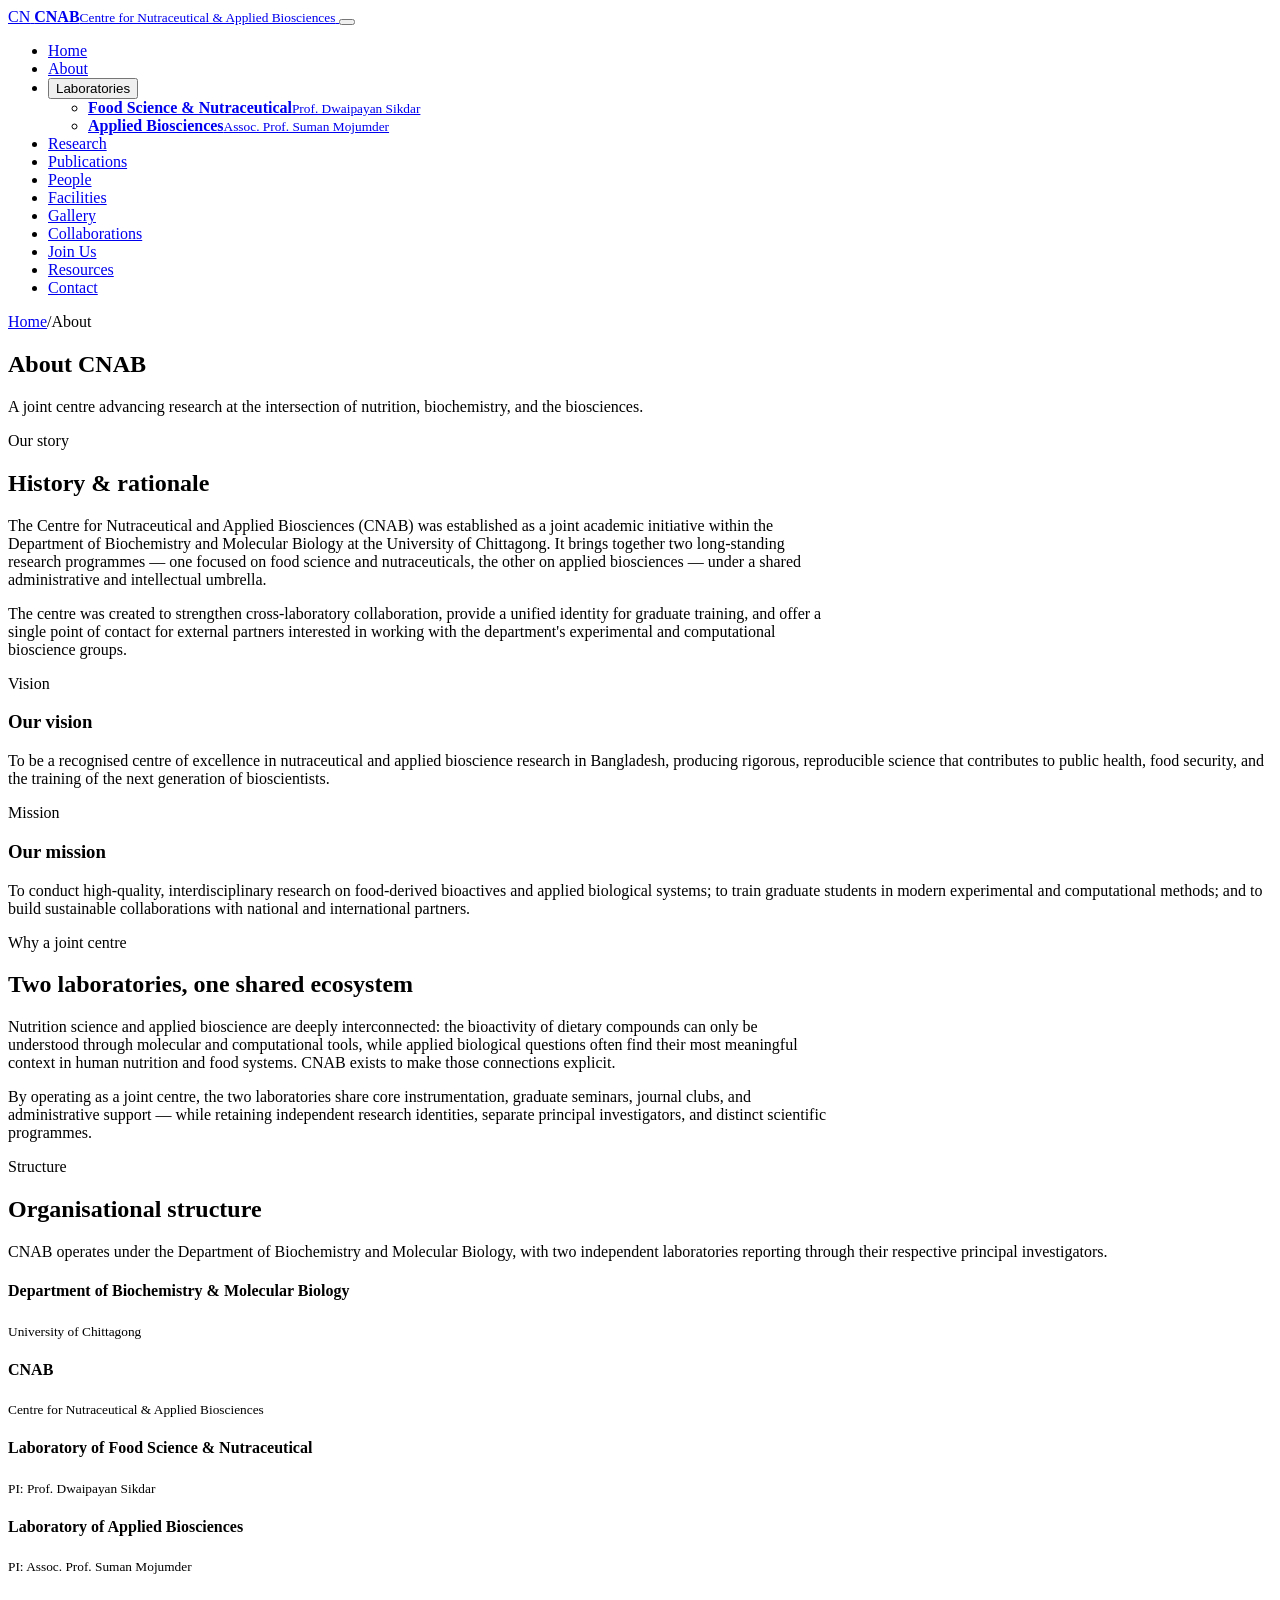
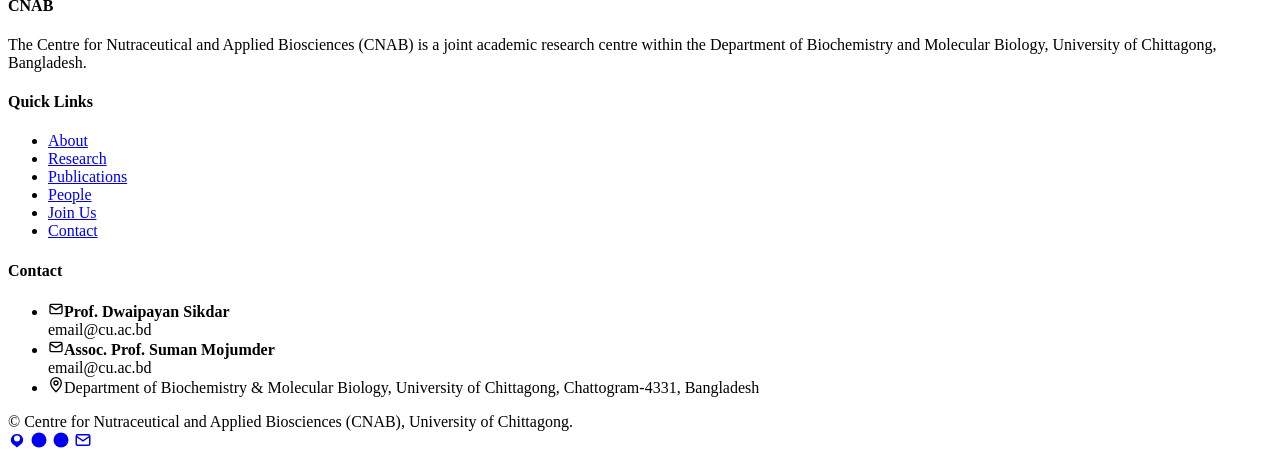
==== about.html @ 56a2db25 "Add files via upload" ====
<!DOCTYPE html>
<html lang="en">
<head>
  <meta charset="UTF-8" />
  <meta name="viewport" content="width=device-width, initial-scale=1.0" />
  <title>About — CNAB | University of Chittagong</title>
  <meta name="description" content="About the Centre for Nutraceutical and Applied Biosciences (CNAB), a joint academic research centre at the University of Chittagong." />
  <meta property="og:title" content="About — CNAB" />
  <meta property="og:description" content="History, mission, and structure of CNAB." />
  <meta property="og:type" content="website" />
  <link rel="preconnect" href="https://fonts.googleapis.com" />
  <link rel="preconnect" href="https://fonts.gstatic.com" crossorigin />
  <link href="https://fonts.googleapis.com/css2?family=Inter:wght@400;500;600;700&family=Playfair+Display:wght@600;700&display=swap" rel="stylesheet" />
  <link rel="stylesheet" href="./css/style.css" />
  <link rel="stylesheet" href="./css/responsive.css" />
</head>
<body class="about-page">

  <!-- ============ HEADER ============ -->
  <header class="site-header" role="banner">
    <div class="container header-inner">
      <a href="./index.html" class="logo" aria-label="CNAB home">
        <span class="logo-mark" aria-hidden="true">CN</span>
        <span class="logo-text"><strong>CNAB</strong><small>Centre for Nutraceutical &amp; Applied Biosciences</small></span>
      </a>
      <button class="nav-toggle" aria-label="Toggle navigation" aria-expanded="false" aria-controls="primary-nav">
        <span></span><span></span><span></span>
      </button>
      <nav class="primary-nav" id="primary-nav" aria-label="Primary">
        <ul class="nav-list">
          <li class="nav-item"><a href="./index.html">Home</a></li>
          <li class="nav-item"><a href="./about.html">About</a></li>
          <li class="nav-item has-dropdown">
            <button class="nav-link" aria-haspopup="true" aria-expanded="false">Laboratories</button>
            <ul class="dropdown" role="menu">
              <li><a href="./lab-food-nutraceutical.html" class="lab1" role="menuitem"><span class="dot"></span><span><strong>Food Science &amp; Nutraceutical</strong><small>Prof. Dwaipayan Sikdar</small></span></a></li>
              <li><a href="./lab-applied-biosciences.html" class="lab2" role="menuitem"><span class="dot"></span><span><strong>Applied Biosciences</strong><small>Assoc. Prof. Suman Mojumder</small></span></a></li>
            </ul>
          </li>
          <li class="nav-item"><a href="./research.html">Research</a></li>
          <li class="nav-item"><a href="./publications.html">Publications</a></li>
          <li class="nav-item"><a href="./people.html">People</a></li>
          <li class="nav-item"><a href="./facilities.html">Facilities</a></li>          <li class="nav-item"><a href="./gallery.html">Gallery</a></li>
          <li class="nav-item"><a href="./collaborations.html">Collaborations</a></li>
          <li class="nav-item"><a href="./join-us.html">Join Us</a></li>
          <li class="nav-item"><a href="./resources.html">Resources</a></li>
          <li class="nav-item"><a href="./contact.html">Contact</a></li>
        </ul>
      </nav>
      <div class="nav-backdrop" aria-hidden="true"></div>
    </div>
  </header>

  <main id="main">
    <section class="page-banner" aria-labelledby="page-title">
      <div class="container">
        <div class="breadcrumbs"><a href="./index.html">Home</a><span>/</span>About</div>
        <h1 id="page-title">About CNAB</h1>
        <p>A joint centre advancing research at the intersection of nutrition, biochemistry, and the biosciences.</p>
      </div>
    </section>

    <!-- PLACEHOLDER: replace with real history -->
    <section class="section">
      <div class="container" style="max-width: 820px;">
        <span class="eyebrow">Our story</span>
        <h2>History &amp; rationale</h2>
        <p>The Centre for Nutraceutical and Applied Biosciences (CNAB) was established as a joint academic initiative within the Department of Biochemistry and Molecular Biology at the University of Chittagong. It brings together two long-standing research programmes — one focused on food science and nutraceuticals, the other on applied biosciences — under a shared administrative and intellectual umbrella.</p>
        <p>The centre was created to strengthen cross-laboratory collaboration, provide a unified identity for graduate training, and offer a single point of contact for external partners interested in working with the department's experimental and computational bioscience groups.</p>
      </div>
    </section>

    <!-- PLACEHOLDER: replace with real vision/mission -->
    <section class="section">
      <div class="container">
        <div class="grid grid-2">
          <div class="card reveal">
            <span class="eyebrow">Vision</span>
            <h3>Our vision</h3>
            <p>To be a recognised centre of excellence in nutraceutical and applied bioscience research in Bangladesh, producing rigorous, reproducible science that contributes to public health, food security, and the training of the next generation of bioscientists.</p>
          </div>
          <div class="card reveal">
            <span class="eyebrow">Mission</span>
            <h3>Our mission</h3>
            <p>To conduct high-quality, interdisciplinary research on food-derived bioactives and applied biological systems; to train graduate students in modern experimental and computational methods; and to build sustainable collaborations with national and international partners.</p>
          </div>
        </div>
      </div>
    </section>

    <section class="section">
      <div class="container" style="max-width: 820px;">
        <span class="eyebrow">Why a joint centre</span>
        <h2>Two laboratories, one shared ecosystem</h2>
        <p>Nutrition science and applied bioscience are deeply interconnected: the bioactivity of dietary compounds can only be understood through molecular and computational tools, while applied biological questions often find their most meaningful context in human nutrition and food systems. CNAB exists to make those connections explicit.</p>
        <p>By operating as a joint centre, the two laboratories share core instrumentation, graduate seminars, journal clubs, and administrative support — while retaining independent research identities, separate principal investigators, and distinct scientific programmes.</p>
      </div>
    </section>

    <section class="section">
      <div class="container">
        <div class="section-title"><span class="eyebrow">Structure</span><h2>Organisational structure</h2></div>
        <p class="section-subtitle">CNAB operates under the Department of Biochemistry and Molecular Biology, with two independent laboratories reporting through their respective principal investigators.</p>

        <div class="org-chart reveal">
          <div class="org-node">
            <h4>Department of Biochemistry &amp; Molecular Biology</h4>
            <small>University of Chittagong</small>
          </div>
          <div class="org-connector" aria-hidden="true"></div>
          <div class="org-node">
            <h4>CNAB</h4>
            <small>Centre for Nutraceutical &amp; Applied Biosciences</small>
          </div>
          <div class="org-connector" aria-hidden="true"></div>
          <div class="org-branch">
            <div class="org-node lab1">
              <h4>Laboratory of Food Science &amp; Nutraceutical</h4>
              <small>PI: Prof. Dwaipayan Sikdar</small>
            </div>
            <div class="org-node lab2">
              <h4>Laboratory of Applied Biosciences</h4>
              <small>PI: Assoc. Prof. Suman Mojumder</small>
            </div>
          </div>
        </div>
      </div>
    </section>
  </main>

  <!-- ============ FOOTER ============ -->
  <footer class="site-footer" role="contentinfo">
    <div class="container">
      <div class="footer-grid">
        <div>
          <h4>CNAB</h4>
          <p>The Centre for Nutraceutical and Applied Biosciences (CNAB) is a joint academic research centre within the Department of Biochemistry and Molecular Biology, University of Chittagong, Bangladesh.</p>
        </div>
        <div>
          <h4>Quick Links</h4>
          <ul class="footer-links">
            <li><a href="./about.html">About</a></li>
            <li><a href="./research.html">Research</a></li>
            <li><a href="./publications.html">Publications</a></li>
            <li><a href="./people.html">People</a></li>
            <li><a href="./join-us.html">Join Us</a></li>
            <li><a href="./contact.html">Contact</a></li>
          </ul>
        </div>
        <div>
          <h4>Contact</h4>
          <ul class="footer-links footer-contact">
            <li><svg width="16" height="16" viewBox="0 0 24 24" fill="none" stroke="currentColor" stroke-width="2" aria-hidden="true"><path d="M3 7l9 6 9-6M5 19h14a2 2 0 002-2V7a2 2 0 00-2-2H5a2 2 0 00-2 2v10a2 2 0 002 2z"/></svg><span><strong>Prof. Dwaipayan Sikdar</strong><br/>email@cu.ac.bd</span></li>
            <li><svg width="16" height="16" viewBox="0 0 24 24" fill="none" stroke="currentColor" stroke-width="2" aria-hidden="true"><path d="M3 7l9 6 9-6M5 19h14a2 2 0 002-2V7a2 2 0 00-2-2H5a2 2 0 00-2 2v10a2 2 0 002 2z"/></svg><span><strong>Assoc. Prof. Suman Mojumder</strong><br/>email@cu.ac.bd</span></li>
            <li><svg width="16" height="16" viewBox="0 0 24 24" fill="none" stroke="currentColor" stroke-width="2" aria-hidden="true"><path d="M12 22s-8-7.58-8-13a8 8 0 1116 0c0 5.42-8 13-8 13z"/><circle cx="12" cy="9" r="3"/></svg><span>Department of Biochemistry &amp; Molecular Biology, University of Chittagong, Chattogram-4331, Bangladesh</span></li>
          </ul>
        </div>
      </div>
      <div class="footer-bottom">
        <div>© <span id="current-year"></span> Centre for Nutraceutical and Applied Biosciences (CNAB), University of Chittagong.</div>
        <div class="social-links" aria-label="Social and academic links">
          <a href="#" aria-label="Google Scholar"><svg width="18" height="18" viewBox="0 0 24 24" fill="currentColor" aria-hidden="true"><path d="M5.2 16.4A8 8 0 0112 4a8 8 0 016.8 12.4L12 22l-6.8-5.6zM12 6a4 4 0 100 8 4 4 0 000-8z"/></svg></a>
          <a href="#" aria-label="ResearchGate"><svg width="18" height="18" viewBox="0 0 24 24" fill="currentColor" aria-hidden="true"><circle cx="12" cy="12" r="10"/></svg></a>
          <a href="#" aria-label="ORCID"><svg width="18" height="18" viewBox="0 0 24 24" fill="currentColor" aria-hidden="true"><circle cx="12" cy="12" r="10"/></svg></a>
          <a href="#" aria-label="Email"><svg width="18" height="18" viewBox="0 0 24 24" fill="none" stroke="currentColor" stroke-width="2" aria-hidden="true"><path d="M3 7l9 6 9-6M5 19h14a2 2 0 002-2V7a2 2 0 00-2-2H5a2 2 0 00-2 2v10a2 2 0 002 2z"/></svg></a>
        </div>
      </div>
    </div>
  </footer>

  <script src="./js/main.js"></script>
</body>
</html>
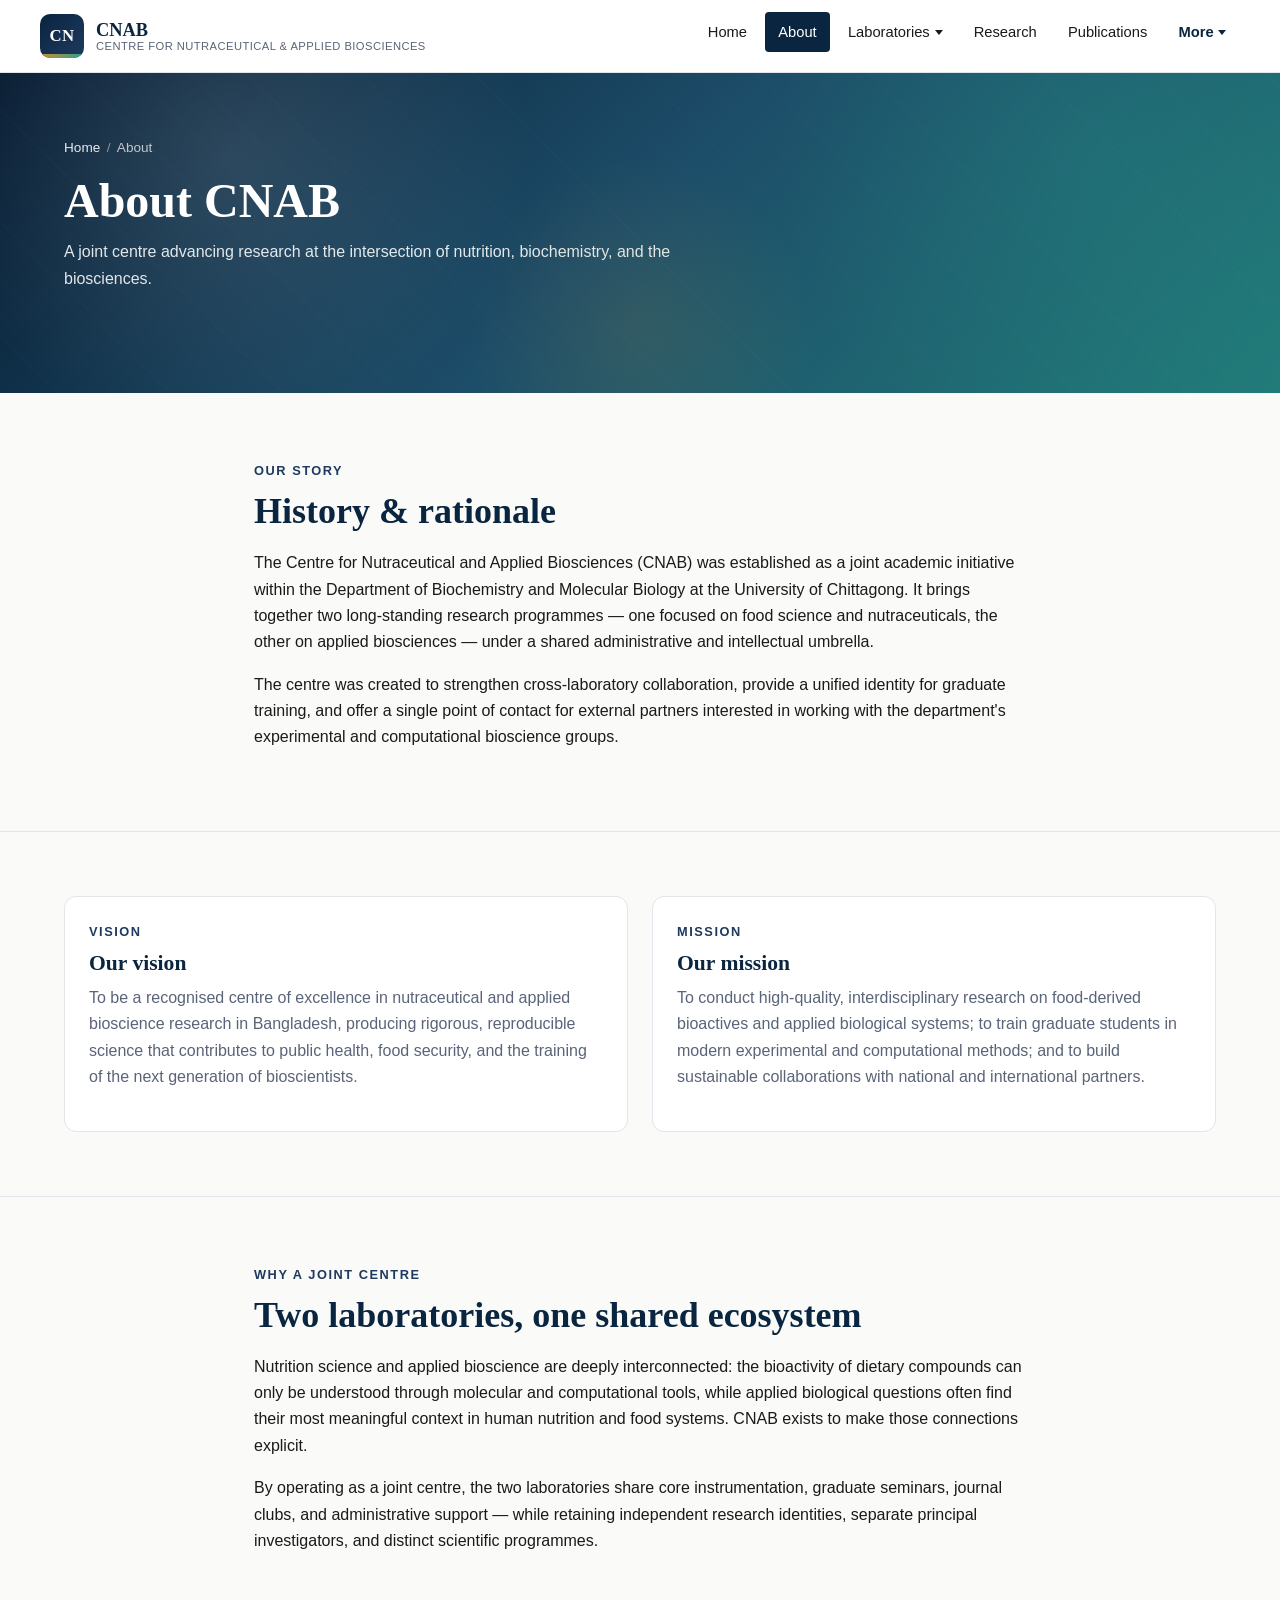
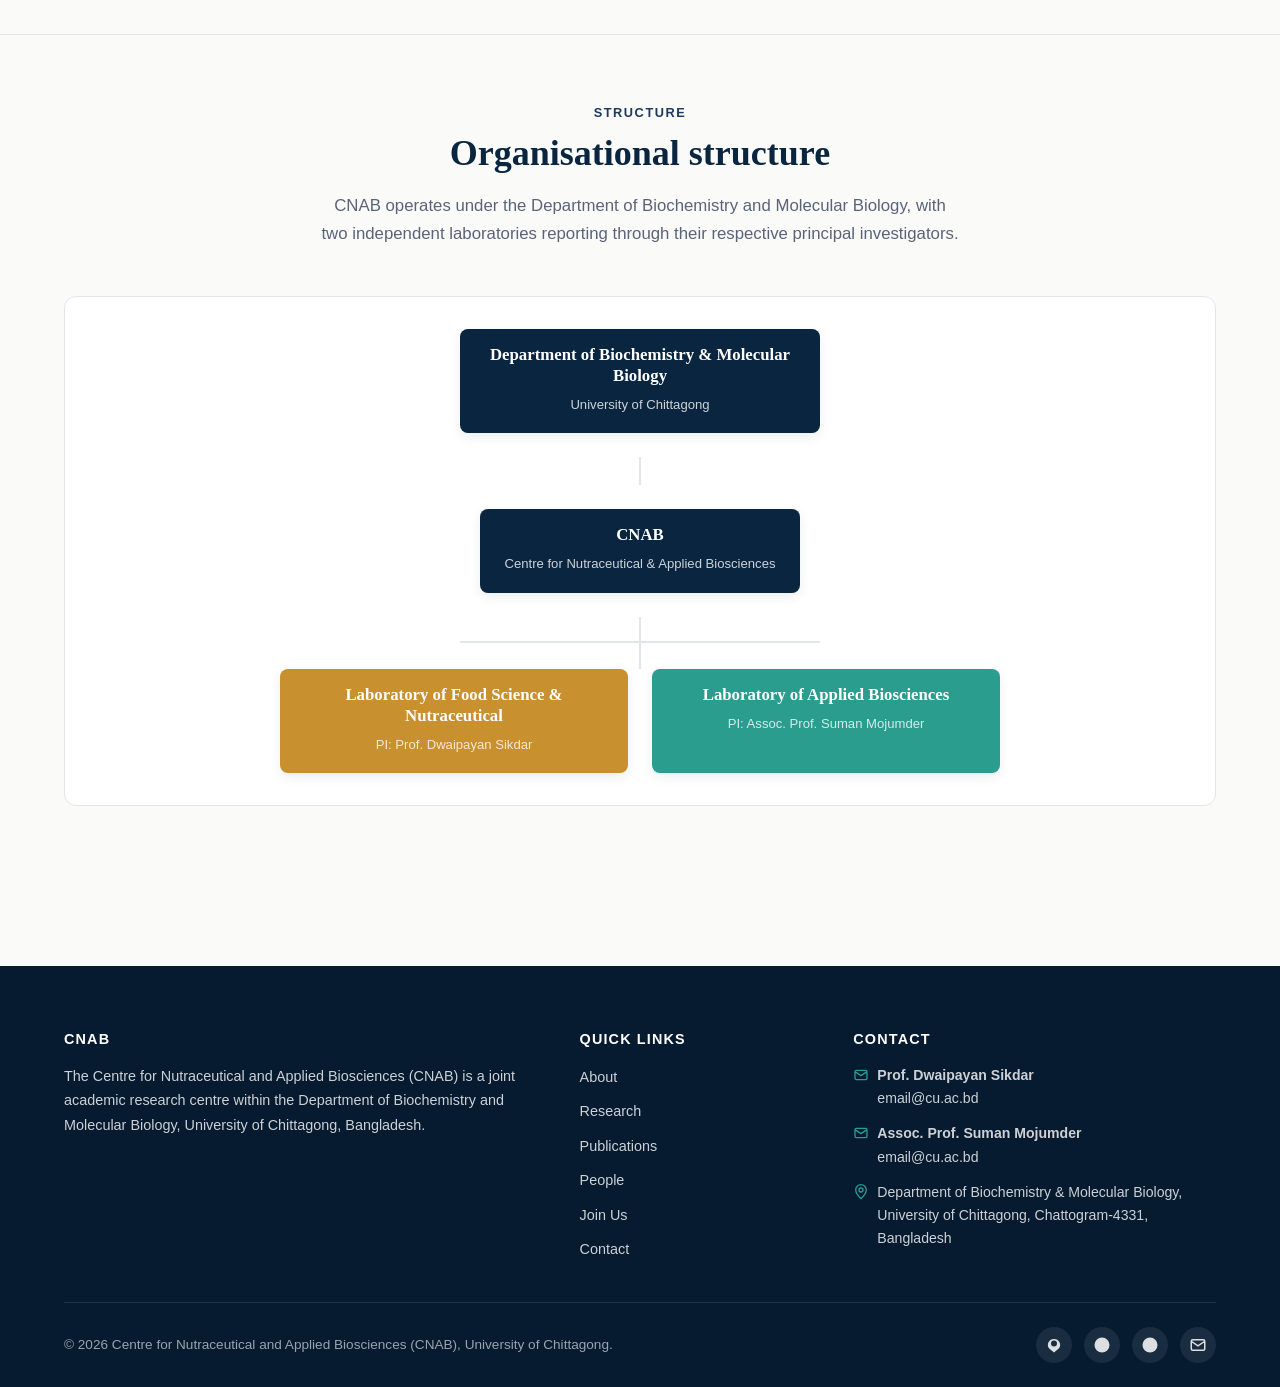
==== commit 80361023: "Add files via upload" ====
--- a/about.html
+++ b/about.html
@@ -52,7 +52,7 @@
   </header>
 
   <main id="main">
-    <section class="page-banner" aria-labelledby="page-title">
+    <section class="page-banner" aria-labelledby="page-title" data-bg-url="https://images.unsplash.com/photo-1576156649703-4c8c2c270171?q=80&w=1170&auto=format&fit=crop&ixlib=rb-4.1.0&ixid=M3wxMjA3fDB8MHxwaG90by1wYWdlfHx8fGVufDB8fHx8fA%3D%3D">
       <div class="container">
         <div class="breadcrumbs"><a href="./index.html">Home</a><span>/</span>About</div>
         <h1 id="page-title">About CNAB</h1>
--- a/css/style.css
+++ b/css/style.css
@@ -0,0 +1,1325 @@
+/* ==========================================================================
+   CNAB — Centre for Nutraceutical and Applied Biosciences
+   Global stylesheet: variables, typography, layout primitives, header, footer
+   ========================================================================== */
+
+:root {
+  /* Brand palette */
+  --primary: #0A2540;
+  --primary-dark: #061A30;
+  --primary-light: #1E3A5F;
+  --primary-soft: #E8EEF5;
+
+  /* Lab accent colors */
+  --lab1-accent: #C8902E;          /* Food Science & Nutraceutical — amber/gold */
+  --lab1-accent-dark: #A0731F;
+  --lab1-accent-soft: #F5E9D0;
+
+  --lab2-accent: #2A9D8F;          /* Applied Biosciences — teal/green */
+  --lab2-accent-dark: #1F7A6F;
+  --lab2-accent-soft: #D6EFEB;
+
+  /* Neutrals */
+  --text: #1A1A1A;
+  --text-muted: #5A6478;
+  --bg: #FAFAF8;
+  --bg-alt: #F2F4F7;
+  --border: #E2E5EA;
+  --white: #FFFFFF;
+
+  /* Typography */
+  --font-heading: 'Playfair Display', 'Georgia', serif;
+  --font-body: 'Inter', -apple-system, BlinkMacSystemFont, 'Segoe UI', Roboto, sans-serif;
+  --font-mono: 'JetBrains Mono', 'Consolas', monospace;
+
+  /* Spacing scale */
+  --space-1: 0.25rem;
+  --space-2: 0.5rem;
+  --space-3: 0.75rem;
+  --space-4: 1rem;
+  --space-5: 1.5rem;
+  --space-6: 2rem;
+  --space-7: 3rem;
+  --space-8: 4rem;
+  --space-9: 6rem;
+
+  /* Radii */
+  --radius-sm: 4px;
+  --radius-md: 8px;
+  --radius-lg: 12px;
+
+  /* Shadows */
+  --shadow-sm: 0 1px 2px rgba(10, 37, 64, 0.06);
+  --shadow-md: 0 4px 12px rgba(10, 37, 64, 0.08);
+  --shadow-lg: 0 12px 32px rgba(10, 37, 64, 0.12);
+
+  /* Layout */
+  --container-max: 1200px;
+  --header-height: 72px;
+
+  /* Motion */
+  --ease: cubic-bezier(0.4, 0, 0.2, 1);
+}
+
+/* ---------- Reset & base ---------- */
+*, *::before, *::after { box-sizing: border-box; }
+html { scroll-behavior: smooth; -webkit-text-size-adjust: 100%; }
+body {
+  margin: 0;
+  font-family: var(--font-body);
+  font-size: 1rem;
+  line-height: 1.65;
+  color: var(--text);
+  background: var(--bg);
+  -webkit-font-smoothing: antialiased;
+  -moz-osx-font-smoothing: grayscale;
+}
+
+img, svg { max-width: 100%; display: block; }
+a { color: var(--primary-light); text-decoration: none; transition: color .2s var(--ease); }
+a:hover, a:focus { color: var(--primary); text-decoration: underline; }
+a:focus-visible, button:focus-visible, input:focus-visible, textarea:focus-visible, select:focus-visible {
+  outline: 2px solid var(--primary);
+  outline-offset: 2px;
+}
+
+h1, h2, h3, h4, h5, h6 {
+  font-family: var(--font-heading);
+  font-weight: 700;
+  color: var(--primary);
+  line-height: 1.25;
+  margin: 0 0 var(--space-4);
+}
+h1 { font-size: clamp(2rem, 4vw + 1rem, 3rem); }
+h2 { font-size: clamp(1.6rem, 2.5vw + 1rem, 2.25rem); }
+h3 { font-size: 1.35rem; }
+h4 { font-size: 1.1rem; }
+p { margin: 0 0 var(--space-4); }
+
+ul, ol { padding-left: 1.25rem; }
+ul li, ol li { margin-bottom: var(--space-2); }
+
+hr { border: 0; border-top: 1px solid var(--border); margin: var(--space-6) 0; }
+
+/* ---------- Layout primitives ---------- */
+.container {
+  width: 100%;
+  max-width: var(--container-max);
+  margin: 0 auto;
+  padding: 0 var(--space-5);
+}
+
+.section {
+  padding: var(--space-8) 0;
+}
+.section + .section { border-top: 1px solid var(--border); }
+
+.section-title {
+  text-align: center;
+  margin-bottom: var(--space-3);
+}
+.section-subtitle {
+  text-align: center;
+  color: var(--text-muted);
+  max-width: 640px;
+  margin: 0 auto var(--space-7);
+  font-size: 1.05rem;
+}
+
+.eyebrow {
+  display: inline-block;
+  font-family: var(--font-body);
+  font-size: 0.8rem;
+  font-weight: 600;
+  letter-spacing: 0.12em;
+  text-transform: uppercase;
+  color: var(--primary-light);
+  margin-bottom: var(--space-2);
+}
+
+.grid { display: grid; gap: var(--space-5); }
+.grid-2 { grid-template-columns: repeat(1, 1fr); }
+.grid-3 { grid-template-columns: repeat(1, 1fr); }
+.grid-4 { grid-template-columns: repeat(1, 1fr); }
+
+.flex { display: flex; gap: var(--space-4); }
+.flex-center { display: flex; align-items: center; justify-content: center; }
+.flex-between { display: flex; align-items: center; justify-content: space-between; }
+
+/* ---------- Buttons ---------- */
+.btn {
+  display: inline-flex;
+  align-items: center;
+  gap: var(--space-2);
+  padding: 0.75rem 1.5rem;
+  font-family: var(--font-body);
+  font-size: 0.95rem;
+  font-weight: 600;
+  border-radius: var(--radius-md);
+  border: 2px solid transparent;
+  cursor: pointer;
+  text-decoration: none;
+  transition: all .2s var(--ease);
+  line-height: 1.2;
+}
+.btn-primary {
+  background: var(--primary);
+  color: var(--white);
+  border-color: var(--primary);
+}
+.btn-primary:hover, .btn-primary:focus {
+  background: var(--primary-dark);
+  border-color: var(--primary-dark);
+  color: var(--white);
+  text-decoration: none;
+  transform: translateY(-1px);
+  box-shadow: var(--shadow-md);
+}
+.btn-outline {
+  background: transparent;
+  color: var(--primary);
+  border-color: var(--primary);
+}
+.btn-outline:hover, .btn-outline:focus {
+  background: var(--primary);
+  color: var(--white);
+  text-decoration: none;
+}
+.btn-lab1 { background: var(--lab1-accent); color: var(--white); border-color: var(--lab1-accent); }
+.btn-lab1:hover, .btn-lab1:focus { background: var(--lab1-accent-dark); border-color: var(--lab1-accent-dark); color: var(--white); text-decoration: none; }
+.btn-lab2 { background: var(--lab2-accent); color: var(--white); border-color: var(--lab2-accent); }
+.btn-lab2:hover, .btn-lab2:focus { background: var(--lab2-accent-dark); border-color: var(--lab2-accent-dark); color: var(--white); text-decoration: none; }
+
+/* ---------- Badges ---------- */
+.badge {
+  display: inline-block;
+  font-size: 0.72rem;
+  font-weight: 600;
+  letter-spacing: 0.05em;
+  text-transform: uppercase;
+  padding: 0.25rem 0.6rem;
+  border-radius: 999px;
+  background: var(--primary-soft);
+  color: var(--primary);
+}
+.badge-lab1 { background: var(--lab1-accent-soft); color: var(--lab1-accent-dark); }
+.badge-lab2 { background: var(--lab2-accent-soft); color: var(--lab2-accent-dark); }
+
+/* ---------- Cards ---------- */
+.card {
+  background: var(--white);
+  border: 1px solid var(--border);
+  border-radius: var(--radius-lg);
+  padding: var(--space-5);
+  transition: transform .25s var(--ease), box-shadow .25s var(--ease);
+  display: flex;
+  flex-direction: column;
+  min-width: 0;
+}
+.card:hover {
+  transform: translateY(-3px);
+  box-shadow: var(--shadow-lg);
+}
+.card h3 { margin-bottom: var(--space-2); }
+.card p { color: var(--text-muted); margin-bottom: var(--space-4); flex-grow: 1; }
+.card img {
+  width: 100%;
+  border-radius: var(--radius-md);
+  object-fit: cover;
+  aspect-ratio: 16 / 9;
+  margin-bottom: var(--space-4);
+}
+.card .pi-spotlight-media {
+  width: 100%;
+  height: auto;
+  aspect-ratio: 1 / 1;
+  object-fit: cover;
+  object-position: center;
+  border-radius: 22px;
+  margin-bottom: 0;
+  display: block;
+}
+.card-meta {
+  font-size: 0.85rem;
+  color: var(--text-muted);
+  margin-bottom: var(--space-3);
+}
+.card-footer {
+  margin-top: auto;
+  padding-top: var(--space-4);
+  border-top: 1px solid var(--border);
+  display: flex;
+  justify-content: space-between;
+  align-items: center;
+  gap: var(--space-3);
+}
+
+.leadership-stack {
+  display: grid;
+  gap: var(--space-5);
+}
+.pi-spotlight {
+  display: grid;
+  grid-template-columns: 1fr;
+  gap: var(--space-5);
+  align-items: center;
+}
+.pi-spotlight-media {
+  overflow: hidden;
+  border-radius: 22px;
+  width: 100%;
+  max-width: 360px;
+  aspect-ratio: 1 / 1;
+  object-fit: cover;
+  object-position: center;
+  box-shadow: 0 18px 34px rgba(10, 37, 64, 0.12);
+  background: linear-gradient(135deg, var(--primary-soft) 0%, var(--bg-alt) 100%);
+  border: 2px solid rgba(10, 37, 64, 0.08);
+  display: block;
+  align-items: center;
+  justify-content: center;
+  text-align: center;
+  color: var(--text-muted);
+  font-weight: 600;
+  padding: 0;
+  margin: 0 auto;
+}
+.pi-spotlight-content h3 {
+  margin-bottom: var(--space-2);
+}
+.pi-spotlight-content p {
+  color: var(--text-muted);
+  font-size: 1rem;
+  line-height: 1.8;
+  margin-bottom: 0;
+}
+.pi-spotlight-right {
+  grid-template-columns: 1.15fr 0.85fr;
+}
+.pi-spotlight-left {
+  grid-template-columns: 0.85fr 1.15fr;
+}
+
+/* ---------- Placeholder image ---------- */
+.placeholder-img {
+  background:
+    linear-gradient(135deg, var(--primary-soft) 0%, var(--bg-alt) 100%);
+  border: 1px dashed var(--border);
+  border-radius: var(--radius-md);
+  display: flex;
+  align-items: center;
+  justify-content: center;
+  color: var(--text-muted);
+  font-size: 0.85rem;
+  font-style: italic;
+  text-align: center;
+  padding: var(--space-4);
+  min-height: 180px;
+  position: relative;
+  overflow: hidden;
+}
+.placeholder-img::before {
+  content: '';
+  position: absolute;
+  inset: 0;
+  background-image:
+    linear-gradient(45deg, transparent 48%, rgba(10,37,64,0.04) 48%, rgba(10,37,64,0.04) 52%, transparent 52%),
+    linear-gradient(-45deg, transparent 48%, rgba(10,37,64,0.04) 48%, rgba(10,37,64,0.04) 52%, transparent 52%);
+  background-size: 24px 24px;
+  pointer-events: none;
+}
+.placeholder-img span { position: relative; z-index: 1; }
+
+/* ---------- Header ---------- */
+.site-header {
+  position: sticky;
+  top: 0;
+  z-index: 100;
+  background: rgba(255, 255, 255, 0.97);
+  backdrop-filter: saturate(180%) blur(8px);
+  -webkit-backdrop-filter: saturate(180%) blur(8px);
+  border-bottom: 1px solid var(--border);
+  transition: box-shadow .25s var(--ease);
+}
+.site-header.scrolled { box-shadow: var(--shadow-sm); }
+
+.header-inner {
+  display: flex;
+  align-items: center;
+  justify-content: space-between;
+  min-height: var(--header-height);
+  height: auto;
+  gap: var(--space-3);
+  padding: 0.5rem 0;
+}
+
+/* Logo wordmark */
+.logo {
+  display: flex;
+  align-items: center;
+  gap: var(--space-3);
+  text-decoration: none;
+  color: var(--primary);
+  min-width: 0;
+  flex: 0 0 auto;
+}
+.logo:hover { text-decoration: none; color: var(--primary); }
+.logo-mark {
+  width: 44px;
+  height: 44px;
+  border-radius: 10px;
+  background: linear-gradient(135deg, var(--primary) 0%, var(--primary-light) 100%);
+  color: var(--white);
+  display: flex;
+  align-items: center;
+  justify-content: center;
+  font-family: var(--font-heading);
+  font-weight: 700;
+  font-size: 1.05rem;
+  letter-spacing: 0.02em;
+  position: relative;
+  overflow: hidden;
+}
+.logo-mark::after {
+  content: '';
+  position: absolute;
+  bottom: 0; left: 0; right: 0;
+  height: 4px;
+  background: linear-gradient(90deg, var(--lab1-accent) 0%, var(--lab2-accent) 100%);
+}
+.logo-text { display: flex; flex-direction: column; line-height: 1.1; }
+.logo-text strong {
+  font-family: var(--font-heading);
+  font-size: 1.15rem;
+  font-weight: 700;
+  color: var(--primary);
+}
+.logo-text small {
+  font-size: 0.7rem;
+  color: var(--text-muted);
+  letter-spacing: 0.04em;
+  text-transform: uppercase;
+}
+
+/* Navigation */
+.primary-nav {
+  display: flex;
+  align-items: center;
+  justify-content: flex-end;
+  min-width: 0;
+  flex: 1 1 auto;
+}
+.nav-list {
+  list-style: none;
+  margin: 0;
+  padding: 0;
+  display: flex;
+  align-items: center;
+  justify-content: flex-end;
+  flex-wrap: wrap;
+  gap: var(--space-1);
+}
+.nav-list a, .nav-list button.nav-link {
+  display: block;
+  padding: 0.5rem 0.85rem;
+  font-size: 0.92rem;
+  font-weight: 500;
+  color: var(--text);
+  border-radius: var(--radius-sm);
+  background: transparent;
+  border: 0;
+  cursor: pointer;
+  font-family: inherit;
+  transition: background .2s var(--ease), color .2s var(--ease);
+}
+.nav-list a:hover, .nav-list button.nav-link:hover,
+.nav-list a:focus, .nav-list button.nav-link:focus {
+  background: var(--primary-soft);
+  color: var(--primary);
+  text-decoration: none;
+}
+.nav-list a.active {
+  background: var(--primary);
+  color: var(--white);
+}
+
+/* Dropdown */
+.nav-item { position: relative; }
+.nav-item.has-dropdown > .nav-link {
+  display: inline-flex;
+  align-items: center;
+  gap: 0.3rem;
+}
+.nav-item.has-dropdown > .nav-link::after {
+  content: '';
+  width: 0; height: 0;
+  border-left: 4px solid transparent;
+  border-right: 4px solid transparent;
+  border-top: 5px solid currentColor;
+  transition: transform .2s var(--ease);
+}
+.dropdown {
+  position: absolute;
+  top: calc(100% + 4px);
+  left: 0;
+  min-width: 260px;
+  background: var(--white);
+  border: 1px solid var(--border);
+  border-radius: var(--radius-md);
+  box-shadow: var(--shadow-lg);
+  padding: var(--space-2);
+  list-style: none;
+  margin: 0;
+  opacity: 0;
+  visibility: hidden;
+  transform: translateY(-6px);
+  transition: opacity .2s var(--ease), transform .2s var(--ease), visibility .2s;
+}
+.nav-item.has-dropdown:hover .dropdown,
+.nav-item.has-dropdown:focus-within .dropdown,
+.nav-item.has-dropdown.open .dropdown {
+  opacity: 1;
+  visibility: visible;
+  transform: translateY(0);
+}
+.nav-item.has-dropdown:hover > .nav-link::after,
+.nav-item.has-dropdown:focus-within > .nav-link::after {
+  transform: rotate(180deg);
+}
+.dropdown li { margin: 0; }
+.dropdown a {
+  display: flex;
+  align-items: center;
+  gap: var(--space-3);
+  padding: 0.65rem 0.75rem;
+  border-radius: var(--radius-sm);
+  font-size: 0.9rem;
+}
+.dropdown a .dot {
+  width: 8px; height: 8px; border-radius: 50%;
+  background: var(--primary-light);
+  flex-shrink: 0;
+}
+.dropdown a.lab1 .dot { background: var(--lab1-accent); }
+.dropdown a.lab2 .dot { background: var(--lab2-accent); }
+.dropdown a:hover { background: var(--bg-alt); text-decoration: none; }
+.dropdown a strong { display: block; font-weight: 600; color: var(--text); }
+.dropdown a small { display: block; font-size: 0.78rem; color: var(--text-muted); }
+.nav-item.more-nav > .nav-link { font-weight: 600; color: var(--primary); }
+
+/* Hamburger */
+.nav-toggle {
+  display: none;
+  background: transparent;
+  border: 0;
+  padding: 0.5rem;
+  cursor: pointer;
+  width: 44px; height: 44px;
+  position: relative;
+}
+.nav-toggle span {
+  display: block;
+  width: 22px;
+  height: 2px;
+  background: var(--primary);
+  margin: 5px auto;
+  transition: all .3s var(--ease);
+}
+.nav-toggle[aria-expanded="true"] span:nth-child(1) { transform: translateY(7px) rotate(45deg); }
+.nav-toggle[aria-expanded="true"] span:nth-child(2) { opacity: 0; }
+.nav-toggle[aria-expanded="true"] span:nth-child(3) { transform: translateY(-7px) rotate(-45deg); }
+
+/* ---------- Hero ---------- */
+.hero {
+  --banner-bg-image: none;
+  background-color: var(--primary);
+  background-image: linear-gradient(135deg, rgba(4, 16, 31, 0.94) 0%, rgba(22, 50, 78, 0.82) 55%, rgba(7, 29, 46, 0.9) 100%), var(--banner-bg-image, none);
+  background-position: center;
+  background-size: cover;
+  background-repeat: no-repeat;
+  color: var(--white);
+  padding: var(--space-9) 0 var(--space-8);
+  position: relative;
+  overflow: hidden;
+}
+.hero::before {
+  content: '';
+  position: absolute;
+  inset: 0;
+  background-image:
+    radial-gradient(circle at 22% 24%, rgba(255,255,255,0.18) 0%, transparent 34%),
+    radial-gradient(circle at 82% 68%, rgba(255,255,255,0.12) 0%, transparent 30%),
+    linear-gradient(135deg, rgba(255,255,255,0.04) 0%, transparent 30%, transparent 70%, rgba(255,255,255,0.06) 100%);
+  pointer-events: none;
+}
+.hero::after {
+  content: '';
+  position: absolute;
+  inset: 0;
+  background-image: repeating-linear-gradient(90deg, rgba(255,255,255,0.04) 0 1px, transparent 1px 60px), repeating-linear-gradient(0deg, rgba(255,255,255,0.03) 0 1px, transparent 1px 60px);
+  opacity: 0.4;
+  pointer-events: none;
+}
+.hero-inner { position: relative; max-width: 820px; }
+.hero .eyebrow { color: rgba(255,255,255,0.85); }
+.hero h1 { color: var(--white); margin-bottom: var(--space-4); }
+.hero p.lead {
+  font-size: 1.15rem;
+  color: rgba(255,255,255,0.92);
+  max-width: 640px;
+  margin-bottom: var(--space-6);
+}
+.hero-actions { display: flex; flex-wrap: wrap; gap: var(--space-3); }
+.hero .btn-primary { background: var(--white); color: var(--primary); border-color: var(--white); }
+.hero .btn-primary:hover { background: var(--bg-alt); color: var(--primary); }
+.hero .btn-outline { color: var(--white); border-color: rgba(255,255,255,0.5); }
+.hero .btn-outline:hover { background: rgba(255,255,255,0.1); color: var(--white); border-color: var(--white); }
+
+/* ---------- Page banner (for inner pages) ---------- */
+.page-banner {
+  --banner-bg-image: none;
+  background-color: var(--primary);
+  background-image: linear-gradient(135deg, rgba(6, 26, 48, 0.94) 0%, rgba(31, 82, 110, 0.88) 48%, rgba(42, 157, 143, 0.72) 100%), var(--banner-bg-image, none);
+  background-position: center;
+  background-size: cover;
+  background-repeat: no-repeat;
+  color: var(--white);
+  padding: var(--space-8) 0 var(--space-7);
+  position: relative;
+  overflow: hidden;
+  min-height: 320px;
+}
+body.about-page .page-banner {
+  background-image: linear-gradient(135deg, rgba(6, 26, 48, 0.94) 0%, rgba(31, 82, 110, 0.88) 48%, rgba(42, 157, 143, 0.72) 100%), var(--banner-bg-image, none);
+}
+body.collaborations-page .page-banner {
+  background-image: linear-gradient(135deg, rgba(6, 26, 48, 0.94) 0%, rgba(31, 82, 110, 0.88) 48%, rgba(42, 157, 143, 0.72) 100%), var(--banner-bg-image, none);
+}
+body.contact-page .page-banner {
+  background-image: linear-gradient(135deg, rgba(6, 26, 48, 0.94) 0%, rgba(31, 82, 110, 0.88) 48%, rgba(42, 157, 143, 0.72) 100%), var(--banner-bg-image, none);
+}
+body.facilities-page .page-banner {
+  background-image: linear-gradient(135deg, rgba(6, 26, 48, 0.94) 0%, rgba(31, 82, 110, 0.88) 48%, rgba(42, 157, 143, 0.72) 100%), var(--banner-bg-image, none);
+}
+body.gallery-page .page-banner {
+  background-image: linear-gradient(135deg, rgba(6, 26, 48, 0.94) 0%, rgba(31, 82, 110, 0.88) 48%, rgba(42, 157, 143, 0.72) 100%), var(--banner-bg-image, none);
+}
+body.join-us-page .page-banner {
+  background-image: linear-gradient(135deg, rgba(6, 26, 48, 0.94) 0%, rgba(31, 82, 110, 0.88) 48%, rgba(42, 157, 143, 0.72) 100%), var(--banner-bg-image, none);
+}
+body.lab1-page .page-banner {
+  background-image: linear-gradient(135deg, rgba(6, 26, 48, 0.94) 0%, rgba(31, 82, 110, 0.88) 48%, rgba(42, 157, 143, 0.72) 100%), var(--banner-bg-image, none);
+}
+body.lab2-page .page-banner {
+  background-image: linear-gradient(135deg, rgba(6, 26, 48, 0.94) 0%, rgba(31, 82, 110, 0.88) 48%, rgba(42, 157, 143, 0.72) 100%), var(--banner-bg-image, none);
+}
+body.people-page .page-banner {
+  background-image: linear-gradient(135deg, rgba(6, 26, 48, 0.94) 0%, rgba(31, 82, 110, 0.88) 48%, rgba(42, 157, 143, 0.72) 100%), var(--banner-bg-image, none);
+}
+body.publications-page .page-banner {
+  background-image: linear-gradient(135deg, rgba(6, 26, 48, 0.94) 0%, rgba(31, 82, 110, 0.88) 48%, rgba(42, 157, 143, 0.72) 100%), var(--banner-bg-image, none);
+}
+body.research-page .page-banner {
+  background-image: linear-gradient(135deg, rgba(6, 26, 48, 0.94) 0%, rgba(31, 82, 110, 0.88) 48%, rgba(42, 157, 143, 0.72) 100%), var(--banner-bg-image, none);
+}
+body.resources-page .page-banner {
+  background-image: linear-gradient(135deg, rgba(6, 26, 48, 0.94) 0%, rgba(31, 82, 110, 0.88) 48%, rgba(42, 157, 143, 0.72) 100%), var(--banner-bg-image, none);
+}
+.page-banner::before {
+  content: '';
+  position: absolute;
+  inset: 0;
+  background-image:
+    radial-gradient(circle at 18% 25%, rgba(255,255,255,0.12) 0%, transparent 28%),
+    radial-gradient(circle at 85% 24%, rgba(42, 157, 143, 0.18) 0%, transparent 28%),
+    radial-gradient(circle at 50% 80%, rgba(200, 144, 46, 0.12) 0%, transparent 25%);
+  pointer-events: none;
+}
+.page-banner::after {
+  content: '';
+  position: absolute;
+  inset: 0;
+  background-image: repeating-linear-gradient(45deg, rgba(255,255,255,0.04) 0 1px, transparent 1px 40px);
+  opacity: 0.35;
+  pointer-events: none;
+}
+.page-banner h1 { color: var(--white); margin-bottom: var(--space-2); }
+.page-banner p { color: rgba(255,255,255,0.88); max-width: 640px; margin: 0; }
+
+.breadcrumbs {
+  font-size: 0.85rem;
+  color: rgba(255,255,255,0.72);
+  margin-bottom: var(--space-3);
+}
+.breadcrumbs a { color: rgba(255,255,255,0.9); }
+.breadcrumbs a:hover { color: var(--white); }
+.breadcrumbs span { margin: 0 0.4rem; opacity: 0.65; }
+
+/* ---------- Stats bar ---------- */
+.stats-bar {
+  background: var(--white);
+  border: 1px solid var(--border);
+  border-radius: var(--radius-lg);
+  padding: var(--space-5);
+  display: grid;
+  grid-template-columns: repeat(4, 1fr);
+  gap: var(--space-4);
+  margin-top: calc(var(--space-7) * -1);
+  position: relative;
+  z-index: 2;
+  box-shadow: var(--shadow-md);
+}
+.stat { text-align: center; }
+.stat-number {
+  font-family: var(--font-heading);
+  font-size: 2.25rem;
+  font-weight: 700;
+  color: var(--primary);
+  line-height: 1;
+  margin-bottom: var(--space-2);
+}
+.stat-label {
+  font-size: 0.85rem;
+  color: var(--text-muted);
+  text-transform: uppercase;
+  letter-spacing: 0.05em;
+}
+
+/* ---------- Labs preview ---------- */
+.labs-preview {
+  display: grid;
+  grid-template-columns: repeat(2, 1fr);
+  gap: var(--space-5);
+}
+.lab-preview-card {
+  border-radius: var(--radius-lg);
+  padding: var(--space-6);
+  color: var(--white);
+  position: relative;
+  overflow: hidden;
+  transition: transform .3s var(--ease), box-shadow .3s var(--ease);
+  display: flex;
+  flex-direction: column;
+  min-height: 280px;
+}
+.lab-preview-card:hover { transform: translateY(-4px); box-shadow: var(--shadow-lg); text-decoration: none; }
+.lab-preview-card.lab1 { background: linear-gradient(135deg, var(--lab1-accent) 0%, var(--lab1-accent-dark) 100%); }
+.lab-preview-card.lab2 { background: linear-gradient(135deg, var(--lab2-accent) 0%, var(--lab2-accent-dark) 100%); }
+.lab-preview-card h3 { color: var(--white); font-size: 1.5rem; margin-bottom: var(--space-3); }
+.lab-preview-card p { color: rgba(255,255,255,0.92); margin-bottom: var(--space-5); flex-grow: 1; }
+.lab-preview-card .cta {
+  display: inline-flex;
+  align-items: center;
+  gap: var(--space-2);
+  font-weight: 600;
+  color: var(--white);
+}
+.lab-preview-card .cta::after {
+  content: '→';
+  transition: transform .2s var(--ease);
+}
+.lab-preview-card:hover .cta::after { transform: translateX(4px); }
+
+/* ---------- PI profile ---------- */
+.pi-profile {
+  display: grid;
+  grid-template-columns: 240px 1fr;
+  gap: var(--space-6);
+  align-items: start;
+  background: var(--white);
+  padding: var(--space-6);
+  border-radius: var(--radius-lg);
+  border: 1px solid var(--border);
+}
+.pi-photo {
+  aspect-ratio: 1;
+  border-radius: var(--radius-md);
+}
+.pi-info h2 { margin-bottom: var(--space-2); }
+.pi-info .pi-title {
+  color: var(--text-muted);
+  font-size: 1rem;
+  margin-bottom: var(--space-4);
+}
+.pi-contact {
+  display: flex;
+  flex-wrap: wrap;
+  gap: var(--space-3);
+  margin-top: var(--space-4);
+  padding-top: var(--space-4);
+  border-top: 1px solid var(--border);
+}
+.pi-contact a {
+  display: inline-flex;
+  align-items: center;
+  gap: var(--space-2);
+  font-size: 0.9rem;
+  color: var(--primary);
+}
+
+/* ---------- Filter bar ---------- */
+.filter-bar {
+  background: var(--white);
+  border: 1px solid var(--border);
+  border-radius: var(--radius-md);
+  padding: var(--space-4);
+  margin-bottom: var(--space-6);
+  display: flex;
+  flex-wrap: wrap;
+  gap: var(--space-3);
+  align-items: center;
+}
+.filter-bar label {
+  font-size: 0.85rem;
+  font-weight: 600;
+  color: var(--text-muted);
+  text-transform: uppercase;
+  letter-spacing: 0.05em;
+}
+.filter-bar input[type="search"],
+.filter-bar select {
+  font-family: inherit;
+  font-size: 0.95rem;
+  padding: 0.55rem 0.85rem;
+  border: 1px solid var(--border);
+  border-radius: var(--radius-sm);
+  background: var(--white);
+  color: var(--text);
+  min-width: 180px;
+}
+.filter-bar input[type="search"] { flex: 1; min-width: 220px; }
+.filter-bar input[type="search"]:focus,
+.filter-bar select:focus {
+  border-color: var(--primary);
+  outline: none;
+  box-shadow: 0 0 0 3px var(--primary-soft);
+}
+
+/* ---------- Tabs ---------- */
+.tabs {
+  display: flex;
+  flex-wrap: wrap;
+  gap: var(--space-2);
+  margin-bottom: var(--space-5);
+  border-bottom: 1px solid var(--border);
+}
+.tab-btn {
+  background: transparent;
+  border: 0;
+  border-bottom: 3px solid transparent;
+  padding: 0.75rem 1.25rem;
+  font-family: inherit;
+  font-size: 0.95rem;
+  font-weight: 500;
+  color: var(--text-muted);
+  cursor: pointer;
+  margin-bottom: -1px;
+  transition: all .2s var(--ease);
+}
+.tab-btn:hover { color: var(--primary); }
+.tab-btn.active {
+  color: var(--primary);
+  border-bottom-color: var(--primary);
+  font-weight: 600;
+}
+.tab-btn[data-tab="lab1"].active { color: var(--lab1-accent-dark); border-bottom-color: var(--lab1-accent); }
+.tab-btn[data-tab="lab2"].active { color: var(--lab2-accent-dark); border-bottom-color: var(--lab2-accent); }
+.tab-panel { display: none; }
+.tab-panel.active { display: block; animation: fadeIn .3s var(--ease); }
+@keyframes fadeIn { from { opacity: 0; transform: translateY(6px); } to { opacity: 1; transform: translateY(0); } }
+
+/* ---------- Publication list ---------- */
+.pub-list { list-style: none; padding: 0; margin: 0; }
+.pub-item {
+  background: var(--white);
+  border: 1px solid var(--border);
+  border-left: 4px solid var(--primary-light);
+  border-radius: var(--radius-md);
+  padding: var(--space-4) var(--space-5);
+  margin-bottom: var(--space-3);
+  transition: box-shadow .2s var(--ease), transform .2s var(--ease);
+}
+.pub-item:hover { box-shadow: var(--shadow-md); transform: translateX(2px); }
+.pub-item.lab1 { border-left-color: var(--lab1-accent); }
+.pub-item.lab2 { border-left-color: var(--lab2-accent); }
+.pub-item h4 { margin-bottom: var(--space-2); font-family: var(--font-body); font-weight: 600; color: var(--text); }
+.pub-authors { font-size: 0.9rem; color: var(--text-muted); margin-bottom: var(--space-2); }
+.pub-journal { font-style: italic; font-size: 0.9rem; color: var(--text); }
+.pub-meta {
+  display: flex;
+  flex-wrap: wrap;
+  gap: var(--space-3);
+  align-items: center;
+  margin-top: var(--space-3);
+  font-size: 0.85rem;
+}
+.pub-meta .badge { font-size: 0.7rem; }
+.pub-doi {
+  font-family: var(--font-mono);
+  font-size: 0.8rem;
+  color: var(--primary-light);
+}
+.empty-state {
+  text-align: center;
+  padding: var(--space-7);
+  color: var(--text-muted);
+  background: var(--bg-alt);
+  border-radius: var(--radius-md);
+}
+
+/* ---------- People grid ---------- */
+.people-grid {
+  display: grid;
+  grid-template-columns: repeat(1, 1fr);
+  gap: var(--space-5);
+}
+.person-card {
+  background: var(--white);
+  border: 1px solid var(--border);
+  border-radius: var(--radius-lg);
+  padding: var(--space-5);
+  text-align: center;
+  transition: transform .25s var(--ease), box-shadow .25s var(--ease);
+}
+.person-card:hover { transform: translateY(-3px); box-shadow: var(--shadow-md); }
+.person-photo {
+  width: 120px;
+  height: 120px;
+  border-radius: 50%;
+  margin: 0 auto var(--space-4);
+}
+.person-card h4 { margin-bottom: var(--space-1); }
+.person-role { color: var(--text-muted); font-size: 0.9rem; margin-bottom: var(--space-3); }
+
+/* ---------- Facilities ---------- */
+.facility-card {
+  background: var(--white);
+  border: 1px solid var(--border);
+  border-radius: var(--radius-lg);
+  overflow: hidden;
+  transition: transform .25s var(--ease), box-shadow .25s var(--ease);
+}
+.facility-card:hover { transform: translateY(-3px); box-shadow: var(--shadow-md); }
+.facility-img { aspect-ratio: 16 / 10; }
+.facility-body { padding: var(--space-4) var(--space-5) var(--space-5); }
+.facility-body h3 { font-size: 1.15rem; margin-bottom: var(--space-2); }
+.facility-body p { font-size: 0.92rem; color: var(--text-muted); margin: 0; }
+
+/* ---------- Timeline / News ---------- */
+.timeline {
+  list-style: none;
+  padding: 0;
+  margin: 0;
+  position: relative;
+}
+.timeline::before {
+  content: '';
+  position: absolute;
+  left: 12px;
+  top: 8px;
+  bottom: 8px;
+  width: 2px;
+  background: var(--border);
+}
+.timeline-item {
+  position: relative;
+  padding-left: 48px;
+  padding-bottom: var(--space-5);
+}
+.timeline-item::before {
+  content: '';
+  position: absolute;
+  left: 6px;
+  top: 6px;
+  width: 14px;
+  height: 14px;
+  border-radius: 50%;
+  background: var(--white);
+  border: 3px solid var(--primary);
+}
+.timeline-item.lab1::before { border-color: var(--lab1-accent); }
+.timeline-item.lab2::before { border-color: var(--lab2-accent); }
+.timeline-date {
+  font-size: 0.82rem;
+  font-weight: 600;
+  color: var(--text-muted);
+  text-transform: uppercase;
+  letter-spacing: 0.05em;
+  margin-bottom: var(--space-1);
+}
+.timeline-item h3 { font-size: 1.15rem; margin-bottom: var(--space-2); }
+.timeline-item p { color: var(--text-muted); margin: 0; }
+
+/* ---------- Gallery ---------- */
+.gallery-grid {
+  display: grid;
+  grid-template-columns: repeat(2, 1fr);
+  gap: var(--space-3);
+}
+.gallery-item {
+  aspect-ratio: 4 / 3;
+  border-radius: var(--radius-md);
+  overflow: hidden;
+  cursor: pointer;
+  transition: transform .25s var(--ease);
+  position: relative;
+}
+.gallery-item:hover { transform: scale(1.02); }
+.gallery-item:focus-visible { outline: 3px solid var(--primary); outline-offset: 2px; }
+.gallery-caption {
+  position: absolute;
+  left: 0; right: 0; bottom: 0;
+  padding: var(--space-3) var(--space-4);
+  background: linear-gradient(to top, rgba(10,37,64,0.85), transparent);
+  color: var(--white);
+  font-size: 0.85rem;
+  font-weight: 500;
+}
+
+/* Lightbox */
+.lightbox {
+  position: fixed;
+  inset: 0;
+  background: rgba(6, 26, 48, 0.95);
+  z-index: 1000;
+  display: none;
+  align-items: center;
+  justify-content: center;
+  padding: var(--space-5);
+}
+.lightbox.open { display: flex; animation: fadeIn .2s var(--ease); }
+.lightbox-content {
+  max-width: 900px;
+  width: 100%;
+  background: var(--white);
+  border-radius: var(--radius-lg);
+  overflow: hidden;
+  position: relative;
+}
+.lightbox-media {
+  aspect-ratio: 16 / 10;
+  background: var(--bg-alt);
+  display: flex;
+  align-items: center;
+  justify-content: center;
+  color: var(--text-muted);
+  font-style: italic;
+  padding: var(--space-6);
+  text-align: center;
+}
+.lightbox-media img {
+  width: 100%;
+  height: 100%;
+  object-fit: contain;
+}
+.lightbox-caption {
+  padding: var(--space-4) var(--space-5);
+  border-top: 1px solid var(--border);
+}
+.lightbox-caption h4 { margin: 0 0 var(--space-1); }
+.lightbox-caption p { margin: 0; color: var(--text-muted); font-size: 0.9rem; }
+.lightbox-close, .lightbox-prev, .lightbox-next {
+  position: absolute;
+  background: rgba(255,255,255,0.95);
+  border: 0;
+  width: 44px; height: 44px;
+  border-radius: 50%;
+  font-size: 1.2rem;
+  cursor: pointer;
+  display: flex;
+  align-items: center;
+  justify-content: center;
+  color: var(--primary);
+  transition: background .2s var(--ease), transform .2s var(--ease);
+  box-shadow: var(--shadow-md);
+}
+.lightbox-close:hover, .lightbox-prev:hover, .lightbox-next:hover { background: var(--white); transform: scale(1.08); }
+.lightbox-close { top: var(--space-4); right: var(--space-4); }
+.lightbox-prev { left: var(--space-4); top: 50%; transform: translateY(-50%); }
+.lightbox-next { right: var(--space-4); top: 50%; transform: translateY(-50%); }
+.lightbox-prev:hover { transform: translateY(-50%) scale(1.08); }
+.lightbox-next:hover { transform: translateY(-50%) scale(1.08); }
+
+/* ---------- Forms ---------- */
+.form-group { margin-bottom: var(--space-4); }
+.form-group label {
+  display: block;
+  font-size: 0.9rem;
+  font-weight: 600;
+  margin-bottom: var(--space-2);
+  color: var(--text);
+}
+.form-group input,
+.form-group textarea,
+.form-group select {
+  width: 100%;
+  font-family: inherit;
+  font-size: 0.95rem;
+  padding: 0.7rem 0.9rem;
+  border: 1px solid var(--border);
+  border-radius: var(--radius-sm);
+  background: var(--white);
+  color: var(--text);
+  transition: border-color .2s var(--ease), box-shadow .2s var(--ease);
+}
+.form-group input:focus,
+.form-group textarea:focus,
+.form-group select:focus {
+  border-color: var(--primary);
+  outline: none;
+  box-shadow: 0 0 0 3px var(--primary-soft);
+}
+.form-group textarea { min-height: 140px; resize: vertical; }
+
+/* ---------- Contact blocks ---------- */
+.contact-grid {
+  display: grid;
+  grid-template-columns: repeat(2, 1fr);
+  gap: var(--space-5);
+}
+.contact-block {
+  background: var(--white);
+  border: 1px solid var(--border);
+  border-radius: var(--radius-lg);
+  padding: var(--space-5);
+}
+.contact-block.lab1 { border-top: 4px solid var(--lab1-accent); }
+.contact-block.lab2 { border-top: 4px solid var(--lab2-accent); }
+.contact-block h3 { margin-bottom: var(--space-3); }
+.contact-block .pi-name { font-weight: 600; color: var(--primary); margin-bottom: var(--space-3); }
+.contact-block ul { list-style: none; padding: 0; margin: 0; }
+.contact-block li {
+  display: flex;
+  align-items: flex-start;
+  gap: var(--space-3);
+  padding: var(--space-2) 0;
+  font-size: 0.92rem;
+  color: var(--text-muted);
+}
+.contact-block li svg { flex-shrink: 0; color: var(--primary); margin-top: 2px; }
+
+/* ---------- Map placeholder ---------- */
+.map-embed {
+  aspect-ratio: 16 / 7;
+  background: var(--bg-alt);
+  border: 1px solid var(--border);
+  border-radius: var(--radius-lg);
+  display: flex;
+  align-items: center;
+  justify-content: center;
+  color: var(--text-muted);
+  font-style: italic;
+  text-align: center;
+  padding: var(--space-5);
+  margin-top: var(--space-6);
+}
+
+/* ---------- Resources list ---------- */
+.resource-list { list-style: none; padding: 0; margin: 0; }
+.resource-item {
+  display: flex;
+  align-items: center;
+  gap: var(--space-4);
+  padding: var(--space-4);
+  background: var(--white);
+  border: 1px solid var(--border);
+  border-radius: var(--radius-md);
+  margin-bottom: var(--space-3);
+  transition: border-color .2s var(--ease), box-shadow .2s var(--ease);
+}
+.resource-item:hover { border-color: var(--primary-light); box-shadow: var(--shadow-sm); }
+.resource-icon {
+  width: 44px; height: 44px;
+  border-radius: var(--radius-sm);
+  background: var(--primary-soft);
+  color: var(--primary);
+  display: flex;
+  align-items: center;
+  justify-content: center;
+  flex-shrink: 0;
+}
+.resource-info { flex: 1; }
+.resource-info h4 { margin: 0 0 2px; font-family: var(--font-body); font-size: 1rem; }
+.resource-info small { color: var(--text-muted); font-size: 0.82rem; }
+.resource-download {
+  font-size: 0.85rem;
+  font-weight: 600;
+  color: var(--primary);
+}
+
+/* ---------- CTA banner ---------- */
+.cta-banner {
+  background: linear-gradient(135deg, var(--primary) 0%, var(--primary-light) 100%);
+  color: var(--white);
+  padding: var(--space-7) var(--space-5);
+  border-radius: var(--radius-lg);
+  text-align: center;
+  position: relative;
+  overflow: hidden;
+}
+.cta-banner::before {
+  content: '';
+  position: absolute;
+  inset: 0;
+  background-image:
+    radial-gradient(circle at 10% 20%, rgba(200, 144, 46, 0.2) 0%, transparent 40%),
+    radial-gradient(circle at 90% 80%, rgba(42, 157, 143, 0.2) 0%, transparent 40%);
+  pointer-events: none;
+}
+.cta-banner > * { position: relative; }
+.cta-banner h2 { color: var(--white); margin-bottom: var(--space-3); }
+.cta-banner p { color: rgba(255,255,255,0.9); max-width: 560px; margin: 0 auto var(--space-5); }
+.cta-banner .btn-primary { background: var(--white); color: var(--primary); border-color: var(--white); }
+.cta-banner .btn-primary:hover { background: var(--bg-alt); }
+
+/* ---------- Org chart ---------- */
+.org-chart {
+  display: flex;
+  flex-direction: column;
+  align-items: center;
+  gap: var(--space-5);
+  padding: var(--space-6) var(--space-4);
+  background: var(--white);
+  border: 1px solid var(--border);
+  border-radius: var(--radius-lg);
+}
+.org-node {
+  background: var(--primary);
+  color: var(--white);
+  padding: var(--space-4) var(--space-5);
+  border-radius: var(--radius-md);
+  text-align: center;
+  min-width: 240px;
+  max-width: 360px;
+  box-shadow: var(--shadow-md);
+}
+.org-node h4 { color: var(--white); margin: 0 0 var(--space-1); font-size: 1.05rem; }
+.org-node small { color: rgba(255,255,255,0.8); font-size: 0.82rem; }
+.org-node.lab1 { background: var(--lab1-accent); }
+.org-node.lab2 { background: var(--lab2-accent); }
+.org-connector {
+  width: 2px;
+  height: 28px;
+  background: var(--border);
+  position: relative;
+}
+.org-branch {
+  display: grid;
+  grid-template-columns: 1fr 1fr;
+  gap: var(--space-5);
+  width: 100%;
+  max-width: 720px;
+  position: relative;
+}
+.org-branch::before {
+  content: '';
+  position: absolute;
+  top: -28px;
+  left: 25%;
+  right: 25%;
+  height: 2px;
+  background: var(--border);
+}
+.org-branch::after {
+  content: '';
+  position: absolute;
+  top: -28px;
+  left: 50%;
+  width: 2px;
+  height: 28px;
+  background: var(--border);
+  transform: translateX(-50%);
+}
+.org-branch .org-node { width: 100%; }
+
+/* ---------- Footer ---------- */
+.site-footer {
+  background: var(--primary-dark);
+  color: rgba(255,255,255,0.8);
+  padding: var(--space-8) 0 var(--space-5);
+  margin-top: var(--space-9);
+}
+.footer-grid {
+  display: grid;
+  grid-template-columns: 2fr 1fr 1.5fr;
+  gap: var(--space-6);
+  margin-bottom: var(--space-6);
+}
+.site-footer h4 {
+  color: var(--white);
+  font-family: var(--font-body);
+  font-size: 0.9rem;
+  text-transform: uppercase;
+  letter-spacing: 0.08em;
+  margin-bottom: var(--space-4);
+}
+.site-footer p { font-size: 0.9rem; line-height: 1.7; }
+.site-footer a { color: rgba(255,255,255,0.8); }
+.site-footer a:hover { color: var(--white); }
+.footer-links { list-style: none; padding: 0; margin: 0; }
+.footer-links li { margin-bottom: var(--space-2); }
+.footer-links a { font-size: 0.9rem; }
+.footer-contact li {
+  display: flex;
+  align-items: flex-start;
+  gap: var(--space-2);
+  margin-bottom: var(--space-3);
+  font-size: 0.88rem;
+}
+.footer-contact svg { flex-shrink: 0; margin-top: 3px; color: var(--lab2-accent); }
+.footer-bottom {
+  border-top: 1px solid rgba(255,255,255,0.1);
+  padding-top: var(--space-5);
+  display: flex;
+  flex-wrap: wrap;
+  justify-content: space-between;
+  align-items: center;
+  gap: var(--space-4);
+  font-size: 0.85rem;
+  color: rgba(255,255,255,0.6);
+}
+.social-links {
+  display: flex;
+  gap: var(--space-3);
+}
+.social-links a {
+  width: 36px; height: 36px;
+  border-radius: 50%;
+  background: rgba(255,255,255,0.08);
+  display: inline-flex;
+  align-items: center;
+  justify-content: center;
+  color: rgba(255,255,255,0.85);
+  transition: background .2s var(--ease), color .2s var(--ease);
+}
+.social-links a:hover { background: var(--lab2-accent); color: var(--white); text-decoration: none; }
+
+/* ---------- Animations ---------- */
+.reveal {
+  opacity: 0;
+  transform: translateY(24px);
+  transition: opacity .6s var(--ease), transform .6s var(--ease);
+}
+.reveal.visible { opacity: 1; transform: translateY(0); }
+
+/* ---------- Utilities ---------- */
+.text-center { text-align: center; }
+.mt-0 { margin-top: 0; }
+.mb-0 { margin-bottom: 0; }
+.sr-only {
+  position: absolute;
+  width: 1px; height: 1px;
+  padding: 0; margin: -1px;
+  overflow: hidden; clip: rect(0,0,0,0);
+  white-space: nowrap; border: 0;
+}
+
+/* ---------- Print ---------- */
+@media print {
+  .site-header, .site-footer, .nav-toggle, .cta-banner, .filter-bar, .tabs, .lightbox { display: none !important; }
+  body { background: white; color: black; font-size: 11pt; }
+  a { color: black; text-decoration: underline; }
+  .card, .pub-item, .person-card, .facility-card, .contact-block { break-inside: avoid; box-shadow: none; border: 1px solid #ccc; }
+  .hero, .page-banner { background: white !important; color: black !important; }
+  .hero h1, .page-banner h1, h1, h2, h3 { color: black !important; }
+}
--- a/css/responsive.css
+++ b/css/responsive.css
@@ -0,0 +1,179 @@
+/* ==========================================================================
+   Responsive breakpoints — mobile-first
+   ========================================================================== */
+
+/* Tablet (≥ 640px) */
+@media (min-width: 640px) {
+  .grid-2 { grid-template-columns: repeat(2, 1fr); }
+  .grid-3 { grid-template-columns: repeat(2, 1fr); }
+  .grid-4 { grid-template-columns: repeat(2, 1fr); }
+  .people-grid { grid-template-columns: repeat(2, 1fr); }
+  .gallery-grid { grid-template-columns: repeat(3, 1fr); }
+  .focus-list { grid-template-columns: repeat(2, 1fr); }
+  .members-list { grid-template-columns: repeat(2, 1fr); }
+}
+
+/* Desktop (≥ 960px) */
+@media (min-width: 960px) {
+  .grid-3 { grid-template-columns: repeat(3, 1fr); }
+  .grid-4 { grid-template-columns: repeat(4, 1fr); }
+  .people-grid { grid-template-columns: repeat(3, 1fr); }
+  .gallery-grid { grid-template-columns: repeat(4, 1fr); }
+  .focus-list { grid-template-columns: repeat(2, 1fr); }
+  .members-list { grid-template-columns: repeat(2, 1fr); }
+}
+
+/* Large desktop (≥ 1200px) */
+@media (min-width: 1200px) {
+  .people-grid { grid-template-columns: repeat(4, 1fr); }
+  .focus-list { grid-template-columns: repeat(3, 1fr); }
+}
+
+/* ---------- Mobile navigation ---------- */
+@media (max-width: 959px) {
+  .header-inner {
+    min-height: 64px;
+    padding: 0.5rem 0;
+  }
+  .logo {
+    flex: 1 1 auto;
+    min-width: 0;
+  }
+  .logo-text strong { font-size: 0.95rem; }
+  .logo-text small { display: none; }
+  .nav-toggle { display: block; flex-shrink: 0; }
+
+  .primary-nav {
+    position: fixed;
+    top: var(--header-height);
+    right: 0;
+    bottom: 0;
+    width: min(320px, 100%);
+    background: var(--white);
+    border-left: 1px solid var(--border);
+    box-shadow: var(--shadow-lg);
+    padding: var(--space-5);
+    transform: translateX(100%);
+    transition: transform .3s var(--ease);
+    overflow-y: auto;
+    z-index: 99;
+    overscroll-behavior: contain;
+  }
+  .primary-nav.open { transform: translateX(0); }
+
+  .nav-list {
+    flex-direction: column;
+    align-items: stretch;
+    gap: var(--space-1);
+  }
+  .nav-list a, .nav-list button.nav-link {
+    padding: 0.85rem 1rem;
+    font-size: 1rem;
+    width: 100%;
+    text-align: left;
+  }
+
+  .nav-item.has-dropdown > .nav-link::after {
+    margin-left: auto;
+  }
+  .dropdown {
+    position: static;
+    opacity: 1;
+    visibility: visible;
+    transform: none;
+    box-shadow: none;
+    border: 0;
+    padding: 0 0 0 var(--space-4);
+    margin: 0;
+    max-height: 0;
+    overflow: hidden;
+    transition: max-height .3s var(--ease);
+    background: var(--bg-alt);
+    border-radius: var(--radius-sm);
+  }
+  .nav-item.has-dropdown.open .dropdown { max-height: 500px; }
+  .nav-item.has-dropdown.open > .nav-link::after { transform: rotate(180deg); }
+
+  /* Overlay backdrop */
+  .nav-backdrop {
+    display: none;
+    position: fixed;
+    inset: 0 0 0 0;
+    background: rgba(6, 26, 48, 0.42);
+    z-index: 98;
+  }
+  .nav-backdrop.open { display: block; }
+
+  /* Logo text adjustments */
+  .logo-text strong { font-size: 1rem; }
+  .logo-text small { font-size: 0.62rem; }
+}
+
+/* ---------- Tablet+ header tweaks ---------- */
+@media (min-width: 960px) {
+  .nav-backdrop { display: none !important; }
+}
+
+/* ---------- Stats bar responsive ---------- */
+@media (max-width: 639px) {
+  .stats-bar {
+    grid-template-columns: repeat(2, 1fr);
+    gap: var(--space-4);
+  }
+  .stat-number { font-size: 1.75rem; }
+  .labs-preview { grid-template-columns: 1fr; }
+  .pi-profile { grid-template-columns: 1fr; text-align: center; }
+  .pi-photo { margin: 0 auto; max-width: 200px; }
+  .pi-contact { justify-content: center; }
+  .pi-spotlight,
+  .pi-spotlight-left,
+  .pi-spotlight-right {
+    grid-template-columns: 1fr;
+    gap: var(--space-4);
+  }
+  .pi-spotlight-media {
+    max-width: min(100%, 280px);
+    width: 100%;
+    margin: 0 auto;
+  }
+  .page-banner {
+    min-height: 260px;
+    padding: var(--space-7) 0 var(--space-6);
+  }
+  .page-banner h1 {
+    font-size: clamp(1.8rem, 5vw, 2.4rem);
+  }
+  .contact-grid { grid-template-columns: 1fr; }
+  .footer-grid { grid-template-columns: 1fr; gap: var(--space-5); }
+  .footer-bottom { flex-direction: column; text-align: center; }
+  .org-branch { grid-template-columns: 1fr; }
+  .org-branch::before { display: none; }
+  .org-node { min-width: 0; width: 100%; }
+}
+
+/* ---------- Small mobile ---------- */
+@media (max-width: 480px) {
+  .container { padding: 0 var(--space-4); }
+  .section { padding: var(--space-6) 0; }
+  .header-inner { min-height: 60px; }
+  .hero { padding: var(--space-7) 0 var(--space-6); }
+  .hero-inner { max-width: 100%; }
+  .hero-actions { flex-direction: column; align-items: stretch; }
+  .hero-actions .btn { justify-content: center; }
+  .page-banner { min-height: 230px; padding: var(--space-6) 0; }
+  .page-banner h1 { font-size: 1.8rem; }
+  .filter-bar { flex-direction: column; align-items: stretch; }
+  .filter-bar input[type="search"], .filter-bar select { min-width: 0; width: 100%; }
+  .lightbox-prev { left: var(--space-2); }
+  .lightbox-next { right: var(--space-2); }
+}
+
+/* ---------- Reduced motion ---------- */
+@media (prefers-reduced-motion: reduce) {
+  *, *::before, *::after {
+    animation-duration: 0.01ms !important;
+    transition-duration: 0.01ms !important;
+    scroll-behavior: auto !important;
+  }
+  .reveal { opacity: 1; transform: none; }
+}
